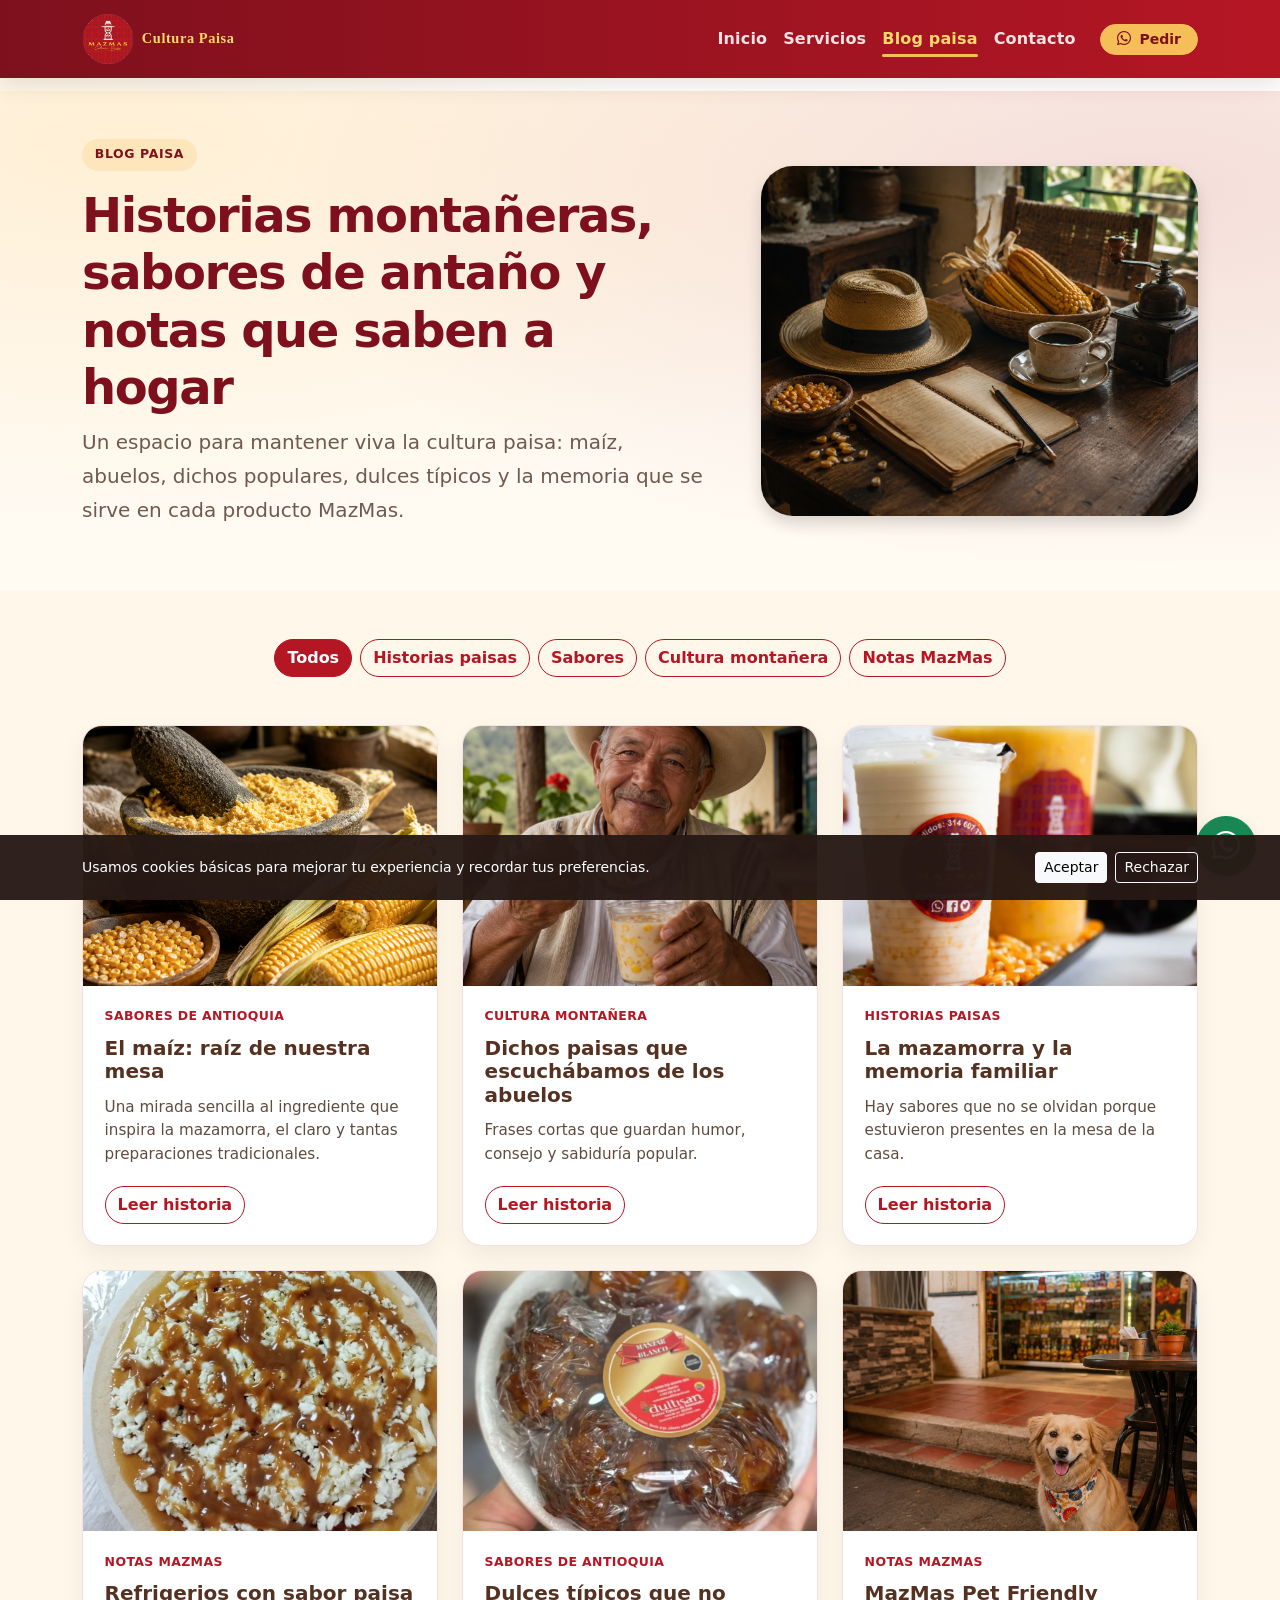
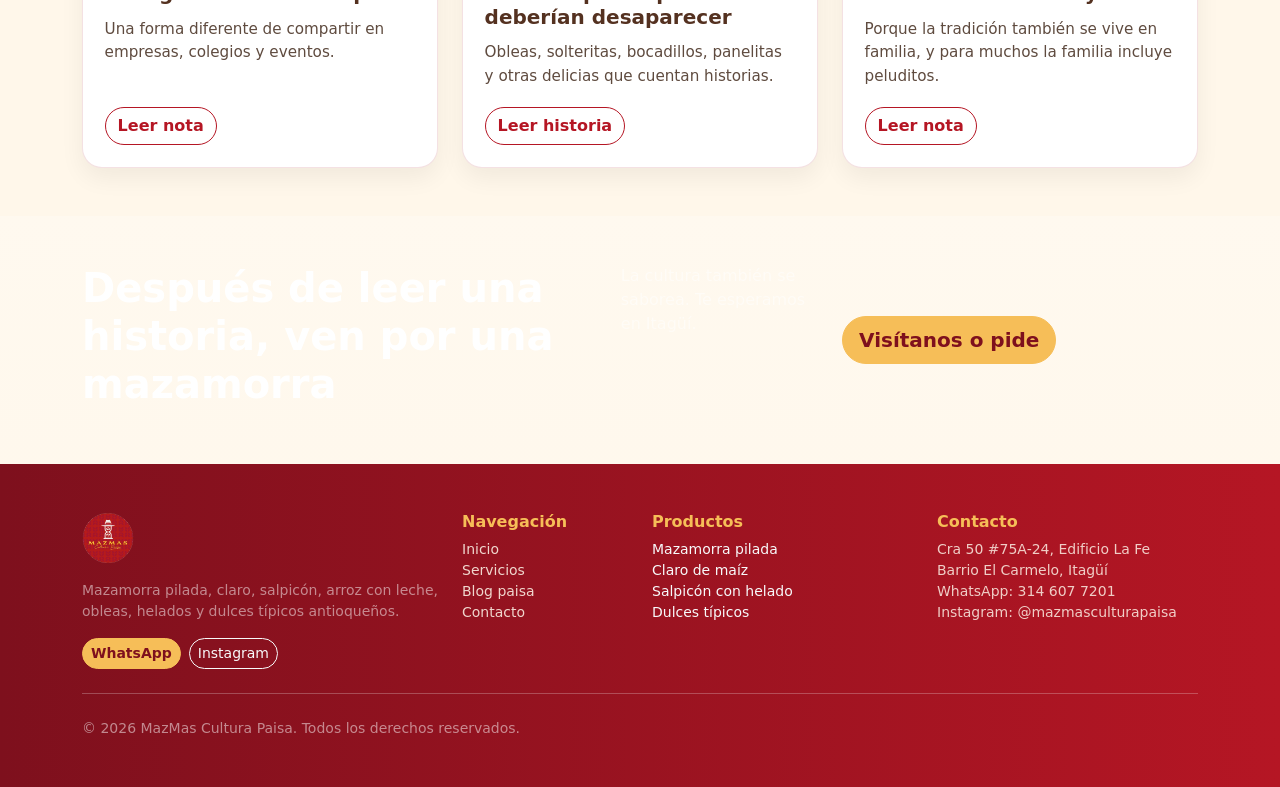
==== pages/blog.html @ f9af4843 "Add files via upload" ====
<!doctype html>
<html lang="es" data-bs-theme="light">
<head>
  <meta charset="utf-8">
  <meta name="viewport" content="width=device-width, initial-scale=1">
  <title>Blog paisa | MazMas Cultura Paisa</title>
  <meta name="description" content="Historias paisas, cultura montañera, tradición antioqueña, maíz, mazamorra y notas de MazMas Cultura Paisa.">

  <meta property="og:title" content="Blog paisa MazMas Cultura Paisa">
  <meta property="og:description" content="Historias montañeras, sabores de Antioquia y tradición paisa.">
  <meta property="og:type" content="website">
  <meta property="og:image" content="../assets/img/blog-abuela.jpg">

  <link rel="icon" href="../favicon.svg" type="image/svg+xml">
  <link href="https://cdn.jsdelivr.net/npm/bootstrap@5.3.8/dist/css/bootstrap.min.css" rel="stylesheet">
  <link rel="stylesheet" href="https://cdn.jsdelivr.net/npm/bootstrap-icons@1.13.1/font/bootstrap-icons.min.css">
  <link rel="stylesheet" href="../assets/css/main.css">
  <link rel="stylesheet" href="../assets/css/blog.css">
</head>

<body class="d-flex flex-column min-vh-100">

<a class="skip-link" href="#contenido">Saltar al contenido principal</a>

<header class="border-bottom">
  <nav class="navbar navbar-expand-lg navbar-dark bg-mazmas fixed-top" aria-label="Barra de navegación principal">
    <div class="container">
      <a class="navbar-brand d-flex align-items-center gap-2 fw-bold" href="../index.html" title="Ir al inicio">
        <img src="../assets/img/logo-mazmas-transparente.png" alt="Logo de MazMas Cultura Paisa" class="logo-mazmas" loading="eager">
        <span class="brand-tagline">Cultura Paisa</span>
      </a>

      <button class="navbar-toggler" type="button" data-bs-toggle="collapse" data-bs-target="#navMain"
        aria-controls="navMain" aria-expanded="false" aria-label="Mostrar menú">
        <span class="navbar-toggler-icon"></span>
      </button>

      <div id="navMain" class="collapse navbar-collapse">
        <ul class="navbar-nav ms-auto align-items-lg-center">
          <li class="nav-item"><a class="nav-link" href="../index.html">Inicio</a></li>
          <li class="nav-item"><a class="nav-link" href="servicios.html">Servicios</a></li>
          <li class="nav-item"><a class="nav-link active" aria-current="page" href="blog.html">Blog paisa</a></li>
          <li class="nav-item"><a class="nav-link" href="contacto.html">Contacto</a></li>
          <li class="nav-item ms-lg-3 mt-2 mt-lg-0">
            <a class="btn btn-gold btn-sm rounded-pill px-3"
               href="https://wa.me/573146077201?text=Hola%20MazMas%2C%20quiero%20hacer%20un%20pedido."
               target="_blank" rel="noopener">
              <i class="bi bi-whatsapp me-1" aria-hidden="true"></i> Pedir
            </a>
          </li>
        </ul>
      </div>
    </div>
  </nav>
</header>

<main id="contenido" class="pt-navbar">

  <!-- HERO BLOG -->
  <section class="blog-hero py-5">
    <div class="container">
      <div class="row align-items-center g-5">
        <div class="col-lg-7">
          <span class="section-eyebrow mb-3">Blog paisa</span>
          <h1 class="display-5 fw-bold section-title">
            Historias montañeras, sabores de antaño y notas que saben a hogar
          </h1>
          <p class="lead lead-soft">
            Un espacio para mantener viva la cultura paisa: maíz, abuelos, dichos populares,
            dulces típicos y la memoria que se sirve en cada producto MazMas.
          </p>
        </div>

        <div class="col-lg-5">
          <img src="../assets/img/Dichos.png"
               alt="Historia paisa inspirada en la cocina de los abuelos"
               class="img-fluid rounded-5 shadow blog-hero-img"
               loading="eager">
        </div>
      </div>
    </div>
  </section>

  <!-- FILTROS Y TARJETAS -->
  <section class="py-5 blog-section">
    <div class="container">

      <div class="d-flex flex-wrap gap-2 justify-content-center mb-5" aria-label="Filtros del blog">
        <button class="btn btn-outline-mazmas rounded-pill filter-btn active" data-filter="todos" type="button">Todos</button>
        <button class="btn btn-outline-mazmas rounded-pill filter-btn" data-filter="historias" type="button">Historias paisas</button>
        <button class="btn btn-outline-mazmas rounded-pill filter-btn" data-filter="sabores" type="button">Sabores</button>
        <button class="btn btn-outline-mazmas rounded-pill filter-btn" data-filter="cultura" type="button">Cultura montañera</button>
        <button class="btn btn-outline-mazmas rounded-pill filter-btn" data-filter="mazmas" type="button">Notas MazMas</button>
      </div>

      <div class="row g-4">

        <!-- HISTORIA 1 -->
        <div class="col-md-6 col-xl-4" data-category="sabores">
          <article class="post-card">
            <img src="../assets/img/Maiz.png" alt="Maíz como símbolo de tradición paisa" loading="lazy">

            <div class="post-card-body">
              <p class="post-category">Sabores de Antioquia</p>
              <h2>El maíz: raíz de nuestra mesa</h2>
              <p class="post-excerpt">
                Una mirada sencilla al ingrediente que inspira la mazamorra, el claro y tantas preparaciones tradicionales.
              </p>

              <button class="btn btn-outline-mazmas rounded-pill"
                      type="button"
                      data-bs-toggle="collapse"
                      data-bs-target="#historiaMaiz"
                      aria-expanded="false"
                      aria-controls="historiaMaiz">
                Leer historia
              </button>

              <div class="collapse mt-3" id="historiaMaiz">
                <div class="story-mini">
                  <p>
                    El maíz ha acompañado por generaciones muchas preparaciones de la cocina antioqueña.
                    En MazMas lo vemos como un símbolo de origen: de la tierra, de la casa, de la mesa familiar
                    y de esos sabores que se aprenden mirando a los abuelos cocinar.
                  </p>
                  <p>
                    Por eso la mazamorra y el claro no son solo productos. Son una forma de recordar que lo sencillo
                    también puede ser profundamente especial.
                  </p>
                </div>
              </div>
            </div>
          </article>
        </div>

        <!-- HISTORIA 2 -->
        <div class="col-md-6 col-xl-4" data-category="cultura">
          <article class="post-card">
            <img src="../assets/img/Abuelo.png" alt="Dichos paisas y refranes de abuela" loading="lazy">

            <div class="post-card-body">
              <p class="post-category">Cultura montañera</p>
              <h2>Dichos paisas que escuchábamos de los abuelos</h2>
              <p class="post-excerpt">
                Frases cortas que guardan humor, consejo y sabiduría popular.
              </p>

              <button class="btn btn-outline-mazmas rounded-pill"
                      type="button"
                      data-bs-toggle="collapse"
                      data-bs-target="#historiaRefranes"
                      aria-expanded="false"
                      aria-controls="historiaRefranes">
                Leer historia
              </button>

              <div class="collapse mt-3" id="historiaRefranes">
                <div class="story-mini">
                  <p>
                    Los dichos populares tienen algo bonito: resumen la vida en pocas palabras.
                    “A mal tiempo, buena cara”, “camarón que se duerme, se lo lleva la corriente”
                    o “en casa de herrero, cuchillo de palo” son frases que muchos escuchamos en familia.
                  </p>
                  <p>
                    En MazMas nos gusta recordarlos porque también hacen parte de la cultura:
                    la que se conversa, se repite, se comparte y se queda.
                  </p>
                </div>
              </div>
            </div>
          </article>
        </div>

        <!-- HISTORIA 3 -->
        <div class="col-md-6 col-xl-4" data-category="historias">
          <article class="post-card">
            <img src="../assets/img/Mazamorra 3.png" alt="Mazamorra y tradición familiar paisa" loading="lazy">

            <div class="post-card-body">
              <p class="post-category">Historias paisas</p>
              <h2>La mazamorra y la memoria familiar</h2>
              <p class="post-excerpt">
                Hay sabores que no se olvidan porque estuvieron presentes en la mesa de la casa.
              </p>

              <button class="btn btn-outline-mazmas rounded-pill"
                      type="button"
                      data-bs-toggle="collapse"
                      data-bs-target="#historiaMazamorra"
                      aria-expanded="false"
                      aria-controls="historiaMazamorra">
                Leer historia
              </button>

              <div class="collapse mt-3" id="historiaMazamorra">
                <div class="story-mini">
                  <p>
                    Hay alimentos que se quedan en la memoria porque aparecen en momentos simples:
                    una tarde en casa, una visita a la abuela, una conversación después del almuerzo
                    o un antojo compartido.
                  </p>
                  <p>
                    La mazamorra tiene esa fuerza: no necesita ser complicada para emocionar.
                    Su valor está en lo que representa: familia, tradición, calma y sabor de lo nuestro.
                  </p>
                </div>
              </div>
            </div>
          </article>
        </div>

        <!-- HISTORIA 4 -->
        <div class="col-md-6 col-xl-4" data-category="mazmas">
          <article class="post-card">
            <img src="../assets/img/Oblea.png" alt="Refrigerios empresariales con tradición paisa" loading="lazy">

            <div class="post-card-body">
              <p class="post-category">Notas MazMas</p>
              <h2>Refrigerios con sabor paisa</h2>
              <p class="post-excerpt">
                Una forma diferente de compartir en empresas, colegios y eventos.
              </p>

              <button class="btn btn-outline-mazmas rounded-pill"
                      type="button"
                      data-bs-toggle="collapse"
                      data-bs-target="#historiaRefrigerios"
                      aria-expanded="false"
                      aria-controls="historiaRefrigerios">
                Leer nota
              </button>

              <div class="collapse mt-3" id="historiaRefrigerios">
                <div class="story-mini">
                  <p>
                    Un refrigerio empresarial no tiene por qué ser igual a todos. Con mazamorra,
                    arroz con leche, salpicón, claro y dulces típicos, una empresa puede ofrecer
                    un momento diferente, cercano y con identidad local.
                  </p>
                  <p>
                    En MazMas queremos que cada pedido para empresas también cuente una historia:
                    la de una Antioquia que comparte, trabaja y celebra alrededor de la comida.
                  </p>
                </div>
              </div>
            </div>
          </article>
        </div>

        <!-- HISTORIA 5 -->
        <div class="col-md-6 col-xl-4" data-category="sabores">
          <article class="post-card">
            <img src="../assets/img/Dulces 2.png" alt="Pionono y dulces tradicionales" loading="lazy">

            <div class="post-card-body">
              <p class="post-category">Sabores de Antioquia</p>
              <h2>Dulces típicos que no deberían desaparecer</h2>
              <p class="post-excerpt">
                Obleas, solteritas, bocadillos, panelitas y otras delicias que cuentan historias.
              </p>

              <button class="btn btn-outline-mazmas rounded-pill"
                      type="button"
                      data-bs-toggle="collapse"
                      data-bs-target="#historiaDulces"
                      aria-expanded="false"
                      aria-controls="historiaDulces">
                Leer historia
              </button>

              <div class="collapse mt-3" id="historiaDulces">
                <div class="story-mini">
                  <p>
                    Los dulces típicos son pequeños tesoros de la memoria: obleas, solteritas,
                    bocadillos, panelitas, manjar blanco, cocadas y muchas delicias más.
                  </p>
                  <p>
                    Cada uno tiene una forma particular de recordarnos paseos, tiendas, pueblos
                    y tardes de antojo. Por eso en MazMas los ofrecemos como parte de nuestra misión:
                    mantener viva la cultura paisa desde el sabor.
                  </p>
                </div>
              </div>
            </div>
          </article>
        </div>

        <!-- HISTORIA 6 -->
        <div class="col-md-6 col-xl-4" data-category="mazmas">
          <article class="post-card">
            <img src="../assets/img/Pet.png" alt="MazMas Pet Friendly" loading="lazy">

            <div class="post-card-body">
              <p class="post-category">Notas MazMas</p>
              <h2>MazMas Pet Friendly</h2>
              <p class="post-excerpt">
                Porque la tradición también se vive en familia, y para muchos la familia incluye peluditos.
              </p>

              <button class="btn btn-outline-mazmas rounded-pill"
                      type="button"
                      data-bs-toggle="collapse"
                      data-bs-target="#historiaPet"
                      aria-expanded="false"
                      aria-controls="historiaPet">
                Leer nota
              </button>

              <div class="collapse mt-3" id="historiaPet">
                <div class="story-mini">
                  <p>
                    La tradición se disfruta mejor cuando se comparte. Para muchas personas,
                    salir por un antojo también significa salir con su mascota.
                  </p>
                  <p>
                    Por eso MazMas comunica una experiencia cercana, amable y Pet Friendly.
                    Queremos que visitarnos se sienta como llegar a un lugar de confianza:
                    con sabor, buena atención y cariño por la familia completa.
                  </p>
                </div>
              </div>
            </div>
          </article>
        </div>

      </div>
    </div>
  </section>

  <!-- LLAMADO A LA ACCIÓN -->
  <section class="py-5 call-strip">
    <div class="container">
      <div class="row align-items-center g-4">
        <div class="col-lg-8">
          <h2 class="h1 fw-bold">Después de leer una historia, ven por una mazamorra</h2>
          <p class="mb-0 text-white-50">La cultura también se saborea. Te esperamos en Itagüí.</p>
        </div>
        <div class="col-lg-4 text-lg-end">
          <a class="btn btn-gold btn-lg rounded-pill" href="contacto.html">Visítanos o pide</a>
        </div>
      </div>
    </div>
  </section>

</main>

<a href="https://wa.me/573146077201?text=Hola%20MazMas%2C%20quiero%20hacer%20un%20pedido."
   class="btn btn-success rounded-circle shadow position-fixed end-0 bottom-0 m-4 whatsapp-float"
   target="_blank" rel="noopener" aria-label="Escribir a MazMas por WhatsApp">
  <i class="bi bi-whatsapp" aria-hidden="true"></i>
</a>

<div id="cookieBanner" class="cookie-banner alert" role="alert" aria-label="Aviso de cookies">
  <div class="container d-flex flex-wrap align-items-center justify-content-between gap-3">
    <p class="mb-0 small">Usamos cookies básicas para mejorar tu experiencia y recordar tus preferencias.</p>
    <div class="d-flex gap-2">
      <button id="btnCookiesAceptar" class="btn btn-light btn-sm" type="button">Aceptar</button>
      <button id="btnCookiesRechazar" class="btn btn-outline-light btn-sm" type="button">Rechazar</button>
    </div>
  </div>
</div>

<footer class="py-5 bg-mazmas text-light mt-auto">
  <div class="container">
    <div class="row gy-4 align-items-start">
      <div class="col-lg-4">
        <img src="../assets/img/logo-mazmas-transparente.png" alt="MazMas Cultura Paisa" class="logo-mazmas mb-3" loading="lazy">
        <p class="mb-3 small text-white-50">
          Mazamorra pilada, claro, salpicón, arroz con leche, obleas, helados y dulces típicos antioqueños.
        </p>
        <div class="d-flex gap-2">
          <a class="btn btn-gold btn-sm rounded-pill" href="https://wa.me/573146077201" target="_blank" rel="noopener">WhatsApp</a>
          <a class="btn btn-outline-light btn-sm rounded-pill" href="https://www.instagram.com/mazmasculturapaisa/" target="_blank" rel="noopener">Instagram</a>
        </div>
      </div>

      <div class="col-6 col-lg-2">
        <h2 class="h6 fw-bold text-gold">Navegación</h2>
        <ul class="list-unstyled small mb-0">
          <li><a class="footer-link" href="../index.html">Inicio</a></li>
          <li><a class="footer-link" href="servicios.html">Servicios</a></li>
          <li><a class="footer-link" href="blog.html">Blog paisa</a></li>
          <li><a class="footer-link" href="contacto.html">Contacto</a></li>
        </ul>
      </div>

      <div class="col-6 col-lg-3">
        <h2 class="h6 fw-bold text-gold">Productos</h2>
        <ul class="list-unstyled small mb-0">
          <li>Mazamorra pilada</li>
          <li>Claro de maíz</li>
          <li>Salpicón con helado</li>
          <li>Dulces típicos</li>
        </ul>
      </div>

      <div class="col-lg-3">
        <h2 class="h6 fw-bold text-gold">Contacto</h2>
        <address class="footer-address small mb-0">Cra 50 #75A-24, Edificio La Fe
Barrio El Carmelo, Itagüí
WhatsApp: 314 607 7201
Instagram: @mazmasculturapaisa</address>
      </div>
    </div>

    <hr class="border-light opacity-25 my-4">
    <p class="small mb-0 text-white-50">&copy; <span id="year"></span> MazMas Cultura Paisa. Todos los derechos reservados.</p>
  </div>
</footer>

<script src="https://cdn.jsdelivr.net/npm/bootstrap@5.3.8/dist/js/bootstrap.bundle.min.js"></script>
<script src="../assets/js/main.js"></script>
<script src="../assets/js/blog.js"></script>
</body>
</html>
---- assets/css/main.css ----
:root{
  --mazmas-red: #B51624;
  --mazmas-deep-red: #7E101D;
  --mazmas-gold: #F6BE58;
  --mazmas-yellow: #FFD86B;
  --mazmas-cream: #FFF7EA;
  --mazmas-soft: #FBE8DE;
  --mazmas-brown: #543120;
  --mazmas-green: #66712C;
  --mazmas-ink: #271915;
  --mazmas-muted: #6f5a4f;
  --mazmas-shadow: 0 1rem 2.5rem rgba(84, 49, 32, .12);
}

*{
  box-sizing: border-box;
}

html{
  scroll-behavior: smooth;
}

body{
  font-family: system-ui, -apple-system, "Segoe UI", Roboto, Arial, sans-serif;
  color: var(--mazmas-ink);
  background:
    radial-gradient(1000px 500px at 5% 0%, rgba(246,190,88,.18), transparent 60%),
    linear-gradient(180deg, #fff, var(--mazmas-cream));
}

::selection{
  background: var(--mazmas-gold);
  color: var(--mazmas-deep-red);
}

a{
  color: var(--mazmas-red);
}

.skip-link{
  position: absolute;
  left: -999px;
  top: 1rem;
  z-index: 2000;
  background: #fff;
  color: var(--mazmas-red);
  padding: .75rem 1rem;
  border-radius: .75rem;
  box-shadow: var(--mazmas-shadow);
}

.skip-link:focus{
  left: 1rem;
}

.pt-navbar{
  padding-top: 90px;
}

.bg-mazmas{
  background:
    linear-gradient(90deg, var(--mazmas-deep-red), var(--mazmas-red)) !important;
}

.navbar{
  box-shadow: 0 .5rem 1.25rem rgba(84, 49, 32, .12);
}

.navbar-brand{
  min-width: 0;
}

.logo-mazmas{
  height: 52px;
  width: auto;
  max-width: 180px;
  object-fit: contain;
}

.brand-tagline{
  color: var(--mazmas-yellow);
  font-family: Georgia, "Times New Roman", serif;
  letter-spacing: .04em;
  font-size: .9rem;
  white-space: nowrap;
}

.navbar .nav-link{
  font-weight: 700;
  letter-spacing: .01em;
  color: rgba(255,255,255,.88);
  position: relative;
}

.navbar .nav-link:hover,
.navbar .nav-link.active{
  color: var(--mazmas-yellow) !important;
}

.navbar .nav-link.active::after{
  content: "";
  position: absolute;
  left: .5rem;
  right: .5rem;
  bottom: .15rem;
  height: 3px;
  border-radius: 999px;
  background: var(--mazmas-gold);
}

.btn-mazmas{
  --bs-btn-color: #fff;
  --bs-btn-bg: var(--mazmas-red);
  --bs-btn-border-color: var(--mazmas-red);
  --bs-btn-hover-color: #fff;
  --bs-btn-hover-bg: var(--mazmas-deep-red);
  --bs-btn-hover-border-color: var(--mazmas-deep-red);
  --bs-btn-active-color: #fff;
  --bs-btn-active-bg: var(--mazmas-deep-red);
  --bs-btn-active-border-color: var(--mazmas-deep-red);
  box-shadow: 0 .5rem 1.25rem rgba(181,22,36,.18);
}

.btn-gold{
  --bs-btn-color: var(--mazmas-deep-red);
  --bs-btn-bg: var(--mazmas-gold);
  --bs-btn-border-color: var(--mazmas-gold);
  --bs-btn-hover-color: var(--mazmas-deep-red);
  --bs-btn-hover-bg: var(--mazmas-yellow);
  --bs-btn-hover-border-color: var(--mazmas-yellow);
  --bs-btn-active-color: var(--mazmas-deep-red);
  --bs-btn-active-bg: var(--mazmas-yellow);
  --bs-btn-active-border-color: var(--mazmas-yellow);
  font-weight: 800;
}

.btn-outline-mazmas{
  --bs-btn-color: var(--mazmas-red);
  --bs-btn-border-color: var(--mazmas-red);
  --bs-btn-hover-color: #fff;
  --bs-btn-hover-bg: var(--mazmas-red);
  --bs-btn-hover-border-color: var(--mazmas-red);
  --bs-btn-active-color: #fff;
  --bs-btn-active-bg: var(--mazmas-red);
  --bs-btn-active-border-color: var(--mazmas-red);
  font-weight: 700;
}

.text-mazmas{ color: var(--mazmas-red) !important; }
.text-gold{ color: var(--mazmas-gold) !important; }
.text-brown{ color: var(--mazmas-brown) !important; }
.bg-cream{ background: var(--mazmas-cream) !important; }
.bg-soft{ background: var(--mazmas-soft) !important; }

.section-eyebrow{
  display: inline-flex;
  align-items: center;
  gap: .5rem;
  padding: .4rem .8rem;
  border-radius: 999px;
  background: rgba(246,190,88,.22);
  color: var(--mazmas-deep-red);
  font-weight: 800;
  letter-spacing: .05em;
  text-transform: uppercase;
  font-size: .78rem;
}

.section-title{
  color: var(--mazmas-deep-red);
  letter-spacing: -.03em;
}

.lead-soft{
  color: var(--mazmas-muted);
  line-height: 1.7;
}

.card-mazmas{
  border: 1px solid rgba(181,22,36,.10);
  border-radius: 1.35rem;
  box-shadow: 0 .75rem 2rem rgba(84,49,32,.08);
  overflow: hidden;
  background: rgba(255,255,255,.88);
  backdrop-filter: blur(6px);
}

.card-mazmas:hover{
  transform: translateY(-4px);
  box-shadow: var(--mazmas-shadow);
}

.card-mazmas{
  transition: transform .22s ease, box-shadow .22s ease;
}

.img-cover{
  width: 100%;
  height: 100%;
  object-fit: cover;
}

.ratio-product{
  aspect-ratio: 4 / 3;
}

.pattern-bg{
  background:
    radial-gradient(900px 400px at 10% 10%, rgba(246,190,88,.18), transparent 60%),
    linear-gradient(135deg, rgba(181,22,36,.05), rgba(255,247,234,.8)),
    var(--mazmas-cream);
}

.pattern-red{
  background:
    radial-gradient(700px 320px at 85% 15%, rgba(246,190,88,.24), transparent 60%),
    linear-gradient(135deg, var(--mazmas-deep-red), var(--mazmas-red));
  color: #fff;
}

.pattern-red .lead-soft,
.pattern-red .text-secondary{
  color: rgba(255,247,234,.78) !important;
}

.badge-soft{
  background: rgba(246,190,88,.18);
  color: var(--mazmas-deep-red);
  border: 1px solid rgba(246,190,88,.45);
  padding: .48rem .75rem;
  border-radius: 999px;
  font-weight: 800;
}

.divider-maiz{
  height: 7px;
  width: min(190px, 45vw);
  background: linear-gradient(90deg, var(--mazmas-red), var(--mazmas-gold));
  border-radius: 999px;
}

.whatsapp-float{
  width: 60px;
  height: 60px;
  display: inline-flex;
  align-items: center;
  justify-content: center;
  font-size: 1.75rem;
  z-index: 1035;
}

.call-strip{
  background:
    linear-gradient(90deg, rgba(84,49,32,.92), rgba(126,16,29,.92)),
    var(--mazmas-brown);
  color: #fff;
}

.footer-link{
  color: rgba(255,247,234,.86);
  text-decoration: none;
}

.footer-link:hover{
  color: var(--mazmas-yellow);
  text-decoration: underline;
}

.footer-address{
  white-space: pre-line;
  font-style: normal;
  color: rgba(255,247,234,.82);
}

.cookie-banner{
  position: fixed;
  left: 0;
  right: 0;
  bottom: 0;
  z-index: 1050;
  border-radius: 0;
  margin: 0;
  background: rgba(39,25,21,.96);
  color: #fff;
}

a:focus-visible,
button:focus-visible,
input:focus-visible,
select:focus-visible,
textarea:focus-visible{
  outline: 3px solid var(--mazmas-gold);
  outline-offset: 3px;
}

@media (max-width: 575.98px){
  .pt-navbar{
    padding-top: 82px;
  }

  .logo-mazmas{
    height: 42px;
    max-width: 145px;
  }

  .brand-tagline{
    display: none;
  }

  .navbar .nav-link.active::after{
    display: none;
  }
}
---- assets/css/blog.css ----
/* =========================
   BLOG MAZMAS
========================= */

.blog-section{
  background: var(--mazmas-cream);
}

/* Hero */
.blog-hero{
  background:
    radial-gradient(900px 380px at 10% 10%, rgba(255, 190, 80, .18), transparent),
    radial-gradient(900px 380px at 90% 20%, rgba(166, 13, 31, .12), transparent),
    #fffaf2;
}

.blog-hero-img{
  width: 100%;
  max-height: 420px;
  object-fit: cover;
}

/* Hace que las columnas de Bootstrap tengan la misma altura */
.row.g-4 > [class*="col-"]{
  display: flex;
}

/* Tarjeta principal */
.post-card{
  width: 100%;
  background: #fff;
  border-radius: 1.25rem;
  overflow: hidden;
  border: 1px solid rgba(166, 13, 31, 0.12);
  box-shadow: 0 10px 24px rgba(0,0,0,.06);
  display: flex;
  flex-direction: column;
  height: 100%;
  transition: transform .25s ease, box-shadow .25s ease, border-color .25s ease;
}

.post-card:hover{
  transform: translateY(-4px);
  box-shadow: 0 16px 32px rgba(0,0,0,.10);
  border-color: rgba(166, 13, 31, 0.22);
}

/* Imagen controlada */
.post-card > img{
  width: 100%;
  height: 260px;
  object-fit: cover;
  object-position: center;
  display: block;
}

/* Cuerpo de tarjeta */
.post-card-body{
  padding: 1.35rem;
  display: flex;
  flex-direction: column;
  flex-grow: 1;
}

.post-category{
  color: var(--mazmas-red);
  font-size: .78rem;
  font-weight: 900;
  margin-bottom: .65rem;
  text-transform: uppercase;
  letter-spacing: .03em;
}

.post-card h2{
  font-size: 1.25rem;
  font-weight: 900;
  color: var(--mazmas-brown);
  margin-bottom: .75rem;
  line-height: 1.18;
}

.post-excerpt{
  color: #5f4b3f;
  font-size: .95rem;
  line-height: 1.55;
  margin-bottom: 1.2rem;
}

/* Botón dentro de tarjeta */
.post-card .btn{
  align-self: flex-start;
  margin-top: auto;
}

/* Texto desplegable */
.story-mini{
  background: rgba(255, 244, 220, .85);
  border-left: 4px solid var(--mazmas-gold);
  border-radius: 1rem;
  padding: 1rem;
  color: #5f4b3f;
  font-size: .92rem;
  line-height: 1.6;
}

.story-mini p{
  margin-bottom: .85rem;
}

.story-mini p:last-child{
  margin-bottom: 0;
}

/* Cuando se abre el texto, evita que quede pegado al botón */
.collapse.mt-3,
.collapsing.mt-3{
  width: 100%;
}

/* CTA final */
.call-strip{
  background:
    linear-gradient(135deg, rgba(122, 25, 20, .96), rgba(166, 13, 31, .96)),
    var(--mazmas-red-dark);
  color: #fff;
}

/* Responsive */
@media (max-width: 991.98px){
  .post-card > img{
    height: 230px;
  }

  .blog-hero-img{
    max-height: 340px;
  }
}

@media (max-width: 575.98px){
  .post-card > img{
    height: 220px;
  }

  .post-card-body{
    padding: 1.15rem;
  }

  .post-card h2{
    font-size: 1.15rem;
  }

  .blog-hero-img{
    max-height: 280px;
  }
}
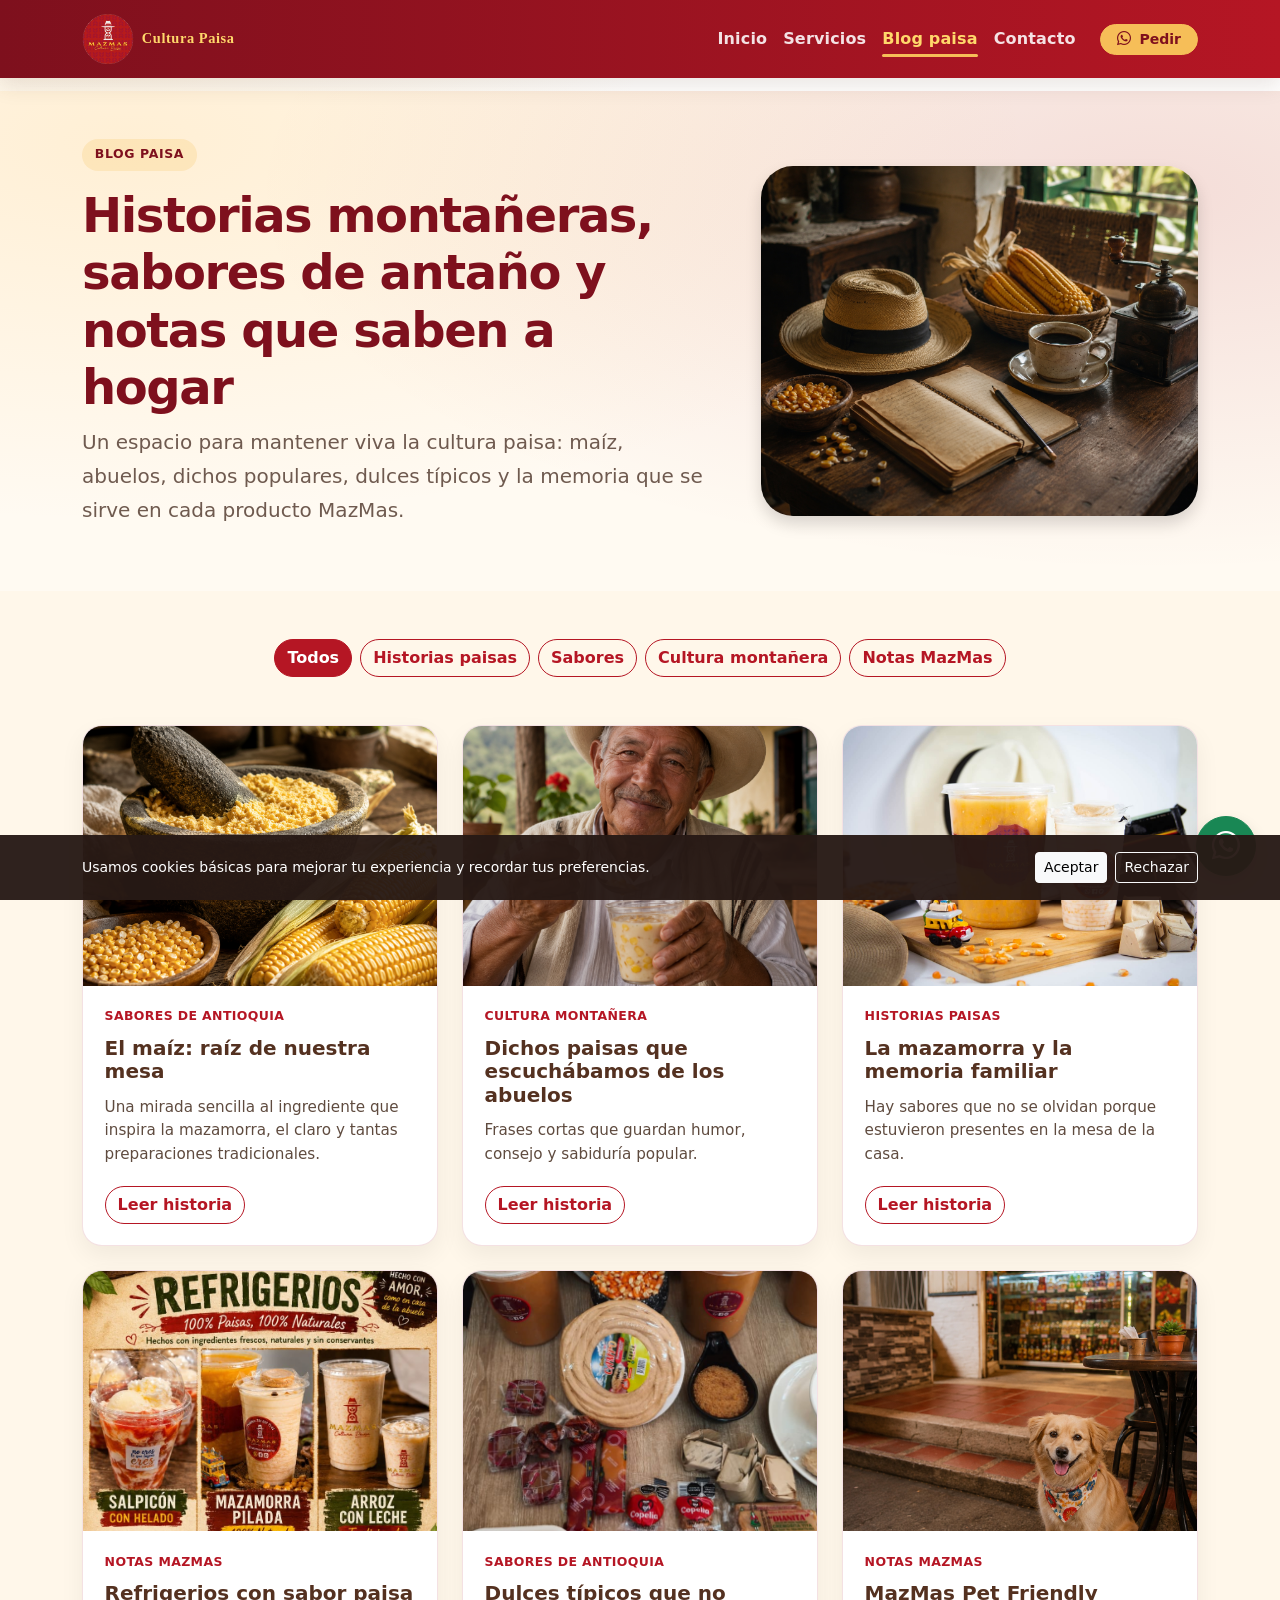
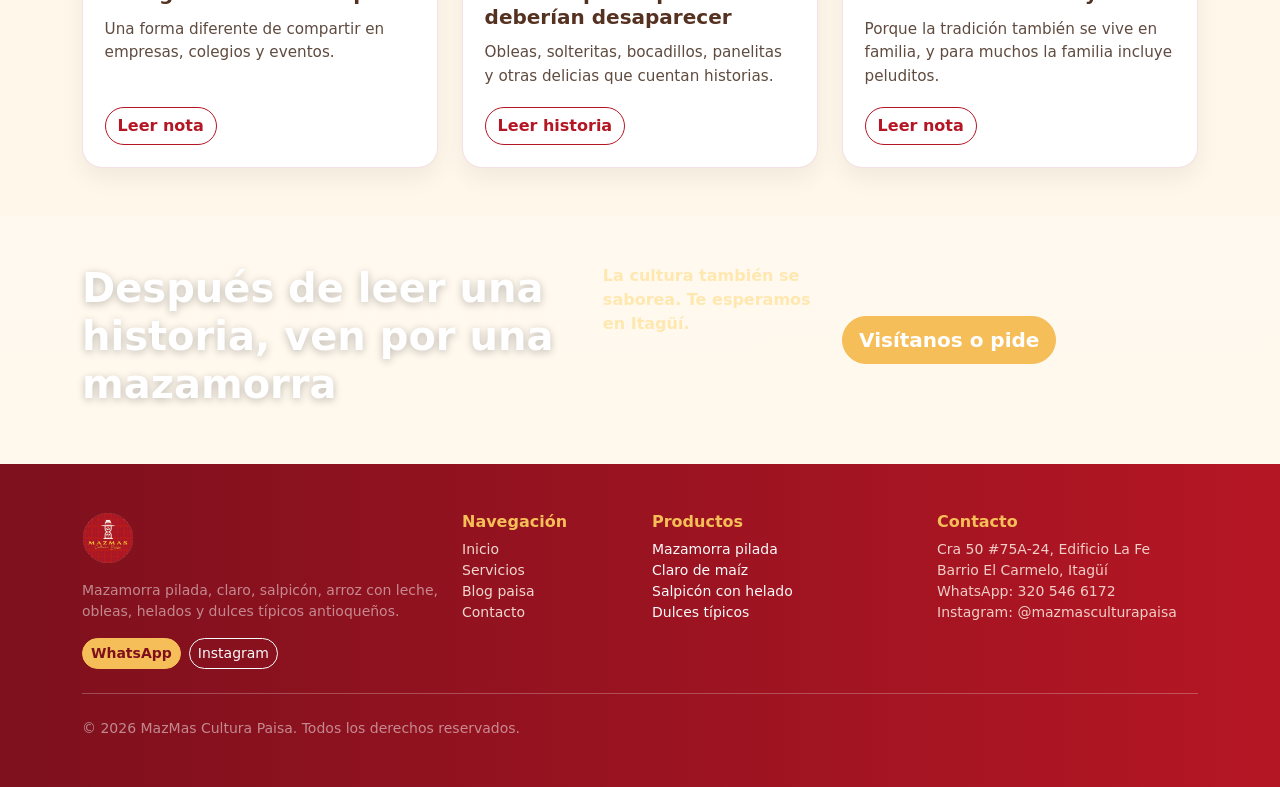
==== commit 88ced8ac: "Add files via upload" ====
--- a/pages/blog.html
+++ b/pages/blog.html
@@ -43,7 +43,7 @@
           <li class="nav-item"><a class="nav-link" href="contacto.html">Contacto</a></li>
           <li class="nav-item ms-lg-3 mt-2 mt-lg-0">
             <a class="btn btn-gold btn-sm rounded-pill px-3"
-               href="https://wa.me/573146077201?text=Hola%20MazMas%2C%20quiero%20hacer%20un%20pedido."
+               href="https://wa.me/573205466172?text=Hola%20MazMas%2C%20quiero%20hacer%20un%20pedido."
                target="_blank" rel="noopener">
               <i class="bi bi-whatsapp me-1" aria-hidden="true"></i> Pedir
             </a>
@@ -174,7 +174,7 @@
         <!-- HISTORIA 3 -->
         <div class="col-md-6 col-xl-4" data-category="historias">
           <article class="post-card">
-            <img src="../assets/img/Mazamorra 3.png" alt="Mazamorra y tradición familiar paisa" loading="lazy">
+            <img src="../assets/img/Mazamorra 4.jpg" alt="Mazamorra y tradición familiar paisa" loading="lazy">
 
             <div class="post-card-body">
               <p class="post-category">Historias paisas</p>
@@ -212,7 +212,7 @@
         <!-- HISTORIA 4 -->
         <div class="col-md-6 col-xl-4" data-category="mazmas">
           <article class="post-card">
-            <img src="../assets/img/Oblea.png" alt="Refrigerios empresariales con tradición paisa" loading="lazy">
+            <img src="../assets/img/Refrigerio.jpg" alt="Refrigerios empresariales con tradición paisa" loading="lazy">
 
             <div class="post-card-body">
               <p class="post-category">Notas MazMas</p>
@@ -250,7 +250,7 @@
         <!-- HISTORIA 5 -->
         <div class="col-md-6 col-xl-4" data-category="sabores">
           <article class="post-card">
-            <img src="../assets/img/Dulces 2.png" alt="Pionono y dulces tradicionales" loading="lazy">
+            <img src="../assets/img/Dulces 3.jpg" alt="Pionono y dulces tradicionales" loading="lazy">
 
             <div class="post-card-body">
               <p class="post-category">Sabores de Antioquia</p>
@@ -344,7 +344,7 @@
 
 </main>
 
-<a href="https://wa.me/573146077201?text=Hola%20MazMas%2C%20quiero%20hacer%20un%20pedido."
+<a href="https://wa.me/573205466172?text=Hola%20MazMas%2C%20quiero%20hacer%20un%20pedido."
    class="btn btn-success rounded-circle shadow position-fixed end-0 bottom-0 m-4 whatsapp-float"
    target="_blank" rel="noopener" aria-label="Escribir a MazMas por WhatsApp">
   <i class="bi bi-whatsapp" aria-hidden="true"></i>
@@ -369,7 +369,7 @@
           Mazamorra pilada, claro, salpicón, arroz con leche, obleas, helados y dulces típicos antioqueños.
         </p>
         <div class="d-flex gap-2">
-          <a class="btn btn-gold btn-sm rounded-pill" href="https://wa.me/573146077201" target="_blank" rel="noopener">WhatsApp</a>
+          <a class="btn btn-gold btn-sm rounded-pill" href="https://wa.me/573205466172" target="_blank" rel="noopener">WhatsApp</a>
           <a class="btn btn-outline-light btn-sm rounded-pill" href="https://www.instagram.com/mazmasculturapaisa/" target="_blank" rel="noopener">Instagram</a>
         </div>
       </div>
@@ -398,7 +398,7 @@
         <h2 class="h6 fw-bold text-gold">Contacto</h2>
         <address class="footer-address small mb-0">Cra 50 #75A-24, Edificio La Fe
 Barrio El Carmelo, Itagüí
-WhatsApp: 314 607 7201
+WhatsApp: 320 546 6172
 Instagram: @mazmasculturapaisa</address>
       </div>
     </div>
--- a/assets/css/blog.css
+++ b/assets/css/blog.css
@@ -119,10 +119,23 @@
 
 /* CTA final */
 .call-strip{
-  background:
-    linear-gradient(135deg, rgba(122, 25, 20, .96), rgba(166, 13, 31, .96)),
-    var(--mazmas-red-dark);
+  background: var(--mazmas-red-dark);
   color: #fff;
+}
+
+.call-strip h2{
+  color: #ffffff;
+  text-shadow: 0 2px 8px rgba(0,0,0,.25);
+}
+
+.call-strip p{
+  color: #ffe8b0 !important;
+  font-weight: 600;
+}
+
+.call-strip .btn-gold{
+  color: var(--mazmas-red-dark);
+  font-weight: 900;
 }
 
 /* Responsive */
